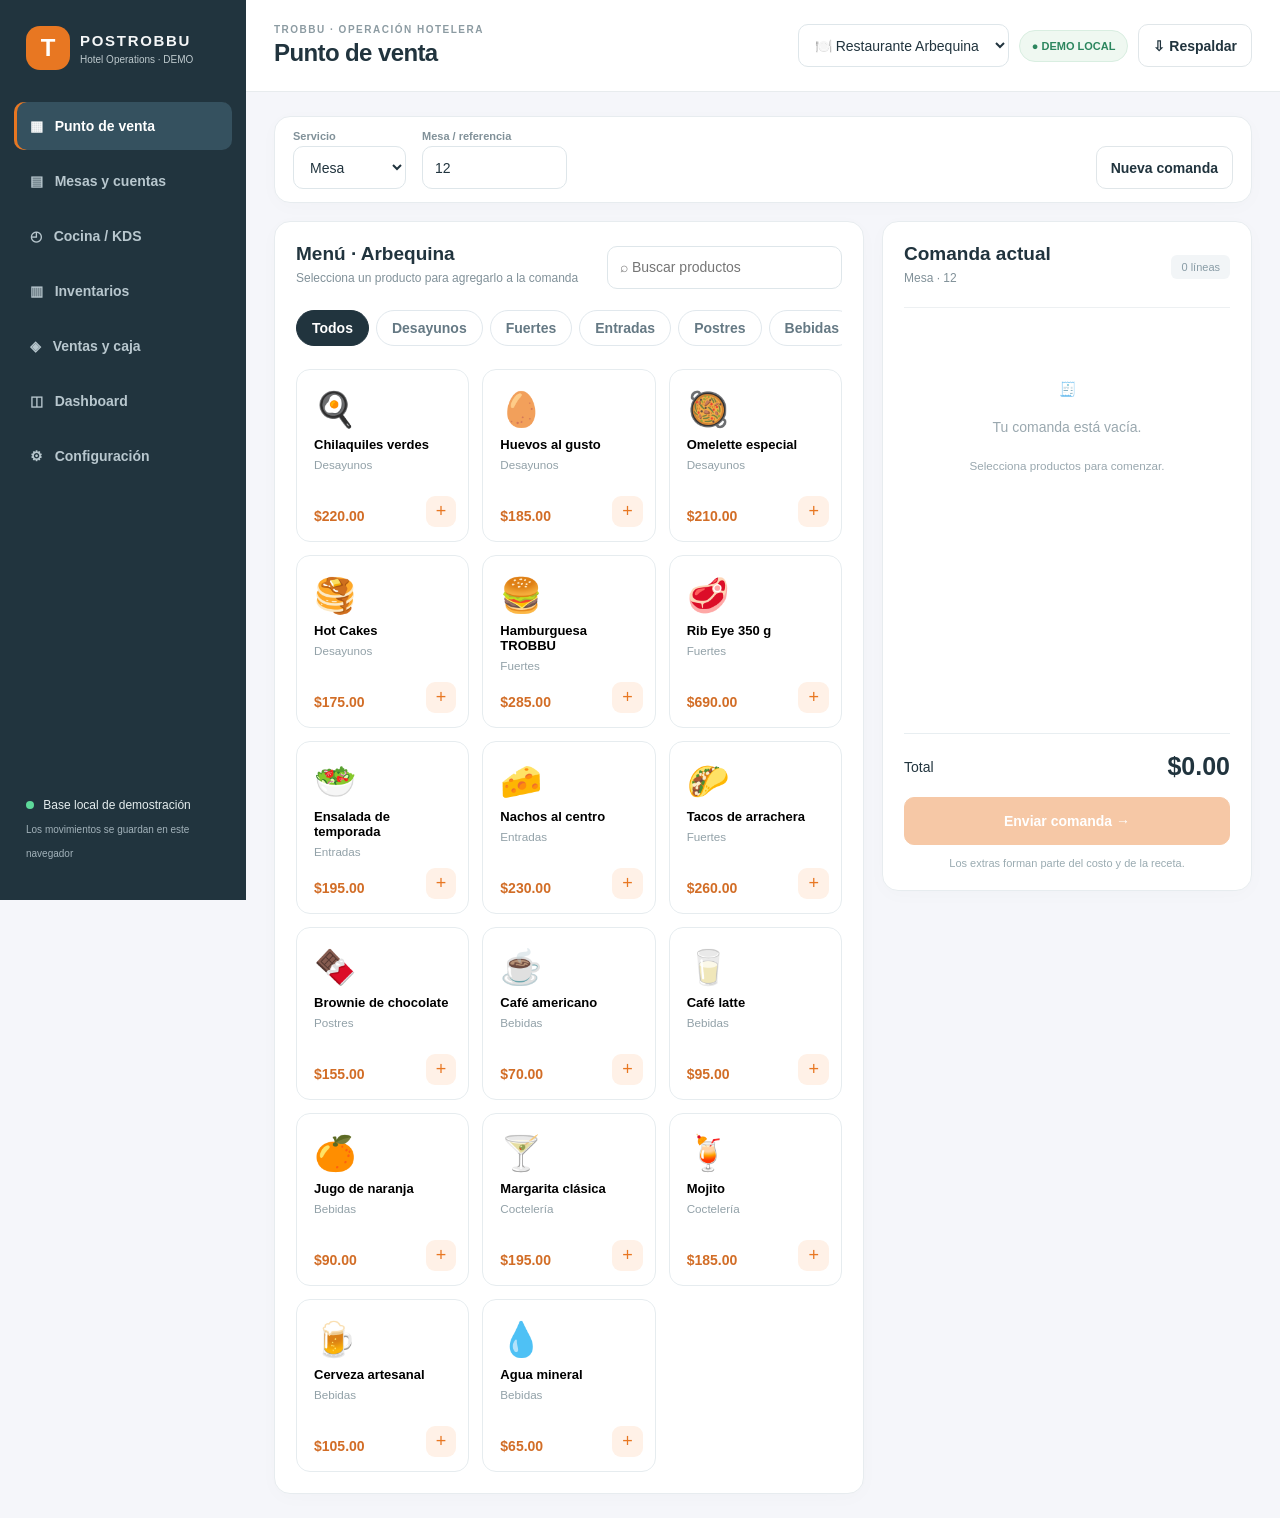
==== index.html @ bcd490bb "Add files via upload" ====
<!doctype html><html lang="es"><head><meta charset="utf-8"><meta name="viewport" content="width=device-width,initial-scale=1,viewport-fit=cover"><meta name="theme-color" content="#21343e"><title>POSTROBBU · POS Hotelero</title><link rel="stylesheet" href="./style.css"></head><body>
<div id="loader" class="loader"><div class="loader-card"><div class="loader-logo">T</div><h2>POSTROBBU</h2><p id="loaderMessage">Preparando punto de venta...</p><div class="spinner"></div></div></div>
<div class="layout" id="app" hidden><aside class="sidebar" id="sidebar"><div class="brand"><span class="brand-icon">T</span><div><strong>POSTROBBU</strong><small>Hotel Operations · DEMO</small></div></div><nav id="nav"><button data-view="pos" class="active">▦ &nbsp; Punto de venta</button><button data-view="tables">▤ &nbsp; Mesas y cuentas</button><button data-view="kds">◴ &nbsp; Cocina / KDS</button><button data-view="inventory">▥ &nbsp; Inventarios</button><button data-view="sales">◈ &nbsp; Ventas y caja</button><button data-view="dashboard">◫ &nbsp; Dashboard</button><button data-view="settings">⚙ &nbsp; Configuración</button></nav><div class="side-bottom"><span class="dot"></span> Base local de demostración<br><small>Los movimientos se guardan en este navegador</small></div></aside><div class="main"><header class="topbar"><button class="mobile-menu" id="menuBtn" aria-label="Menú">☰</button><div class="heading"><div class="eyebrow">TROBBU · OPERACIÓN HOTELERA</div><h1 id="viewTitle">Punto de venta</h1></div><div class="header-actions"><select id="posSelect" aria-label="Punto de venta"></select><span class="pill">● DEMO LOCAL</span><button class="ghost" id="backupBtn" title="Exportar respaldo">⇩ <span class="desktop-only">Respaldar</span></button></div></header><main id="content" class="content"></main></div></div>
<div class="overlay" id="overlay" hidden><div id="modal" class="modal" role="dialog" aria-modal="true"></div></div><div id="toast" class="toast" hidden></div><script src="./seed.js"></script><script src="./app.js"></script><script>window.addEventListener('load',function(){setTimeout(function(){if(document.getElementById('app').hidden){document.getElementById('loaderMessage').textContent='No fue posible iniciar. Revisa la consola y recarga la página.'}},6000)})</script></body></html>
---- style.css ----
:root{font-family:Inter,-apple-system,BlinkMacSystemFont,'Segoe UI',sans-serif;color:#21343e;background:#f5f6fa;font-size:14px}*{box-sizing:border-box}body{margin:0}button,input,select,textarea{font:inherit}button{cursor:pointer}button:disabled{opacity:.4;cursor:not-allowed}[hidden]{display:none!important}.layout{display:flex;min-height:100vh}.sidebar{width:246px;background:#21343e;color:#f4f6f7;display:flex;flex-direction:column;padding:26px 14px 20px;position:sticky;top:0;height:100vh;flex-shrink:0}.brand{display:flex;align-items:center;gap:10px;padding:0 12px 32px}.brand-icon,.loader-logo{display:grid;place-items:center;background:#e87722;color:white;border-radius:14px;width:44px;height:44px;font-weight:850;font-size:24px}.brand strong,.brand small{display:block}.brand strong{letter-spacing:1.7px;font-size:15px}.brand small{color:#bdc9cd;font-size:10px;margin-top:5px}nav{display:grid;gap:7px}nav button{background:transparent;border:0;color:#b8c7ce;text-align:left;padding:14px 16px;border-radius:10px;font-weight:650;min-height:48px}nav button:hover,nav button.active{background:#35515f;color:white}nav button.active{box-shadow:inset 3px 0 #e87722}.side-bottom{margin-top:auto;padding:15px 12px;color:#e5edee;font-size:12px;line-height:2}.side-bottom small{color:#a2b2ba}.dot{display:inline-block;width:8px;height:8px;border-radius:50%;background:#5dd99a;margin-right:6px}.main{flex:1;min-width:0}.topbar{height:92px;background:white;display:flex;align-items:center;justify-content:space-between;padding:18px 28px;border-bottom:1px solid #e8ecee;gap:15px}.heading h1{font-size:24px;margin:4px 0 0;letter-spacing:-.6px}.eyebrow{font-size:10px;color:#8c9ba2;letter-spacing:1.5px;font-weight:800}.header-actions{display:flex;gap:10px;align-items:center}.header-actions select{max-width:235px}.pill{background:#eff8f1;color:#2c865e;border:1px solid #d9eee1;font-size:11px;font-weight:800;padding:9px 12px;border-radius:999px;white-space:nowrap}.ghost,.btn,.mobile-menu{border:1px solid #e0e6e9;background:#fff;border-radius:10px;padding:11px 14px;font-weight:750;color:#21343e;min-height:43px}.ghost:hover,.btn.secondary:hover{background:#edf2f4}.btn.primary{background:#e87722;border-color:#e87722;color:white}.btn.primary:hover{background:#d76a1a}.btn.danger{color:#b82c3a;border-color:#efc8cf}.btn.small{min-height:32px;padding:6px 12px;font-size:12px}.btn.wide{width:100%;padding:15px}.mobile-menu{display:none}.content{padding:24px 28px;max-width:1800px;margin:auto}.panel{background:white;border:1px solid #e7ecef;border-radius:16px;box-shadow:0 4px 20px #21343e05}.pos-toolbar{display:flex;align-items:flex-end;gap:16px;padding:13px 18px;margin-bottom:18px}.inline-select{display:grid;gap:4px}.inline-select label,.field{font-size:11px;font-weight:800;color:#819199}.inline-select input{width:145px}input,select,textarea{border:1px solid #dee6ea;border-radius:10px;padding:11px 12px;min-height:43px;background:white;color:#21343e;max-width:100%}input:focus,select:focus,textarea:focus{outline:2px solid #e8772277;border-color:#e87722}.pos-toolbar .btn{margin-left:auto}.pos-layout{display:grid;grid-template-columns:minmax(0,1fr) 370px;gap:18px;align-items:start}.catalog{padding:21px;min-height:680px}.catalog-heading,.order-title,.section-header{display:flex;justify-content:space-between;align-items:center;gap:15px}.catalog-heading h2,.order-title h2,.section-header h2{font-size:19px;margin:0}.catalog-heading p,.order-title p,.section-header p{margin:6px 0;color:#819199;font-size:12px}.catalog-heading input{width:235px}.chips{display:flex;gap:7px;overflow-x:auto;padding:19px 0 23px}.chip{border:1px solid #e1e8ed;background:#fff;border-radius:50px;padding:9px 15px;white-space:nowrap;color:#657984;font-weight:700}.chip.selected{background:#21343e;color:white;border-color:#21343e}.product-grid{display:grid;grid-template-columns:repeat(auto-fill,minmax(155px,1fr));gap:13px}.product{min-height:173px;position:relative;border:1px solid #e6ecef;background:white;border-radius:14px;text-align:left;padding:17px;display:flex;flex-direction:column;align-items:start;gap:6px;transition:.15s}.product:hover{border-color:#e87722;box-shadow:0 8px 24px #21343e10;transform:translateY(-1px)}.product-icon{font-size:34px;line-height:1.3}.product strong{font-size:13px}.product small{color:#92a1a8}.product b{color:#d26d26;margin-top:auto}.add-circle{position:absolute;bottom:14px;right:12px;background:#fff1e7;color:#e87722;border-radius:9px;padding:5px 10px;font-size:18px}.order-panel{position:sticky;top:16px;display:flex;flex-direction:column;min-height:670px;max-height:calc(100vh - 133px);padding:21px}.order-title{padding-bottom:16px;border-bottom:1px solid #edf0f2}.order-count{white-space:nowrap;color:#899ca6;background:#f2f5f7;border-radius:6px;padding:6px 10px;font-size:11px}.order-lines{flex:1;overflow-y:auto;min-height:180px;padding:5px 0}.order-empty{padding:65px 10px!important}.order-line{padding:17px 0;border-bottom:1px solid #e9eef1}.line-top,.total-row{display:flex;justify-content:space-between;gap:12px}.line-top b{font-size:13px}.order-line small,.ticket-lines small{display:block;color:#8999a2;margin-top:8px;font-size:12px}.line-controls{display:flex;gap:7px;margin-top:10px}.line-controls button{border:1px solid #e4ebef;border-radius:7px;background:#f8fafb;padding:5px 11px;color:#667780}.order-footer{border-top:1px solid #e8eef1;padding-top:18px}.total-row{align-items:center;margin-bottom:16px}.total-row strong{font-size:25px}.order-footer>small{display:block;text-align:center;color:#9aabb1;margin-top:12px;font-size:11px}.empty{padding:35px;text-align:center;color:#9aa8af;line-height:1.7}.section-header{margin-bottom:22px}.table-grid{display:grid;grid-template-columns:repeat(auto-fill,minmax(170px,1fr));gap:12px}.table-card{border:1px solid #e2eaee;border-radius:13px;background:white;text-align:left;padding:18px;min-height:127px;display:grid;gap:9px}.table-card span{font-size:11px;color:#8f9fa6;font-weight:700}.table-card>b{font-size:18px}.table-card small{color:#8b9ba4}.table-card.busy{border-color:#ebaf7d;background:#fff9f4}.section-sub{font-size:18px;margin:30px 0 14px}.record{padding:15px 22px;display:flex;align-items:center;justify-content:space-between;border-bottom:1px solid #edf0f2;gap:16px}.record:last-child{border-bottom:0}.record p{color:#7f8e97;font-size:12px;margin:6px 0}.record small{color:#9aa8ae}.record-actions{display:flex;align-items:center;gap:12px;flex-wrap:wrap;justify-content:flex-end}.status{background:#ecf4f6;color:#54737e;font-weight:800;font-size:11px;padding:6px 10px;border-radius:8px;white-space:nowrap}.status.warning{background:#fff0dc;color:#bb772e}.kds-grid{display:grid;grid-template-columns:repeat(auto-fill,minmax(270px,1fr));gap:15px}.kds-ticket{padding:19px}.ticket-head{display:flex;justify-content:space-between;align-items:center}.kds-ticket>small{color:#8b9ca6;display:block;margin:11px 0}.ticket-lines{border-top:1px solid #ebeff1;border-bottom:1px solid #ebeff1;padding:10px 0;margin:14px 0;min-height:95px}.ticket-lines>div{margin:12px 0}.stats-grid{display:grid;grid-template-columns:repeat(4,minmax(0,1fr));gap:15px;margin-bottom:20px}.stat{background:white;border:1px solid #e7ebee;border-radius:14px;padding:22px;display:grid;gap:13px}.stat span{font-size:12px;color:#7c8d97}.stat strong{font-size:23px;letter-spacing:-.7px}.table-scroll{overflow-x:auto}table{width:100%;border-collapse:collapse;text-align:left}th{font-size:11px;letter-spacing:.4px;color:#8998a0;background:#f9fbfc}th,td{padding:16px;border-bottom:1px solid #edf0f2}td{font-size:13px}.hint{background:#fff7ed;border:1px solid #f6e1c8;color:#99652e;border-radius:12px;padding:15px;margin-top:18px;line-height:1.6}.bar-row{display:flex;align-items:center;gap:15px;padding:15px 20px}.bar-row span{width:170px}.bar-row b{min-width:100px;text-align:right}.bar-track{height:12px;background:#eef2f4;flex:1;border-radius:20px;overflow:hidden}.bar-track>div{background:#e87722;height:100%}.content>.panel:not(.pos-toolbar){padding:16px}.settings{padding:26px!important}.settings p{color:#87969c;line-height:1.7}.settings-grid{display:grid;grid-template-columns:repeat(4,1fr);gap:14px;margin:22px 0}.settings-grid>div{background:#f6f8fa;border-radius:12px;padding:20px;display:grid;gap:10px}.settings-grid small{color:#8b9ca5}.actions{display:flex;gap:12px;flex-wrap:wrap}.overlay{position:fixed;inset:0;background:#0d1b2380;display:grid;place-items:center;padding:18px;z-index:100}.modal{background:#fff;border-radius:18px;width:min(600px,100%);max-height:min(92vh,900px);display:flex;flex-direction:column;box-shadow:0 25px 80px #0003;padding:23px}.modal-top{display:flex;justify-content:space-between;gap:16px;align-items:start;border-bottom:1px solid #e9edf0;padding-bottom:18px}.modal-top h2{margin:6px 0;font-size:22px}.modal-top p{color:#87959c;margin:0}.close{font-size:26px;border:0;background:#f2f5f6;border-radius:9px;width:38px;height:38px}.modal-scroll{overflow-y:auto;flex:1}.modifier-group{padding:18px 0;border-bottom:1px solid #edf0f2}.group-heading{display:flex;justify-content:space-between;gap:10px;margin-bottom:12px}.group-heading span{color:#90a0a7;font-size:11px}.modifier-options{display:grid;grid-template-columns:1fr 1fr;gap:9px}.modifier{border:1px solid #e5ebef;border-radius:10px;display:flex;align-items:center;gap:9px;padding:11px;min-height:45px}.modifier span{flex:1}.modifier b{color:#c97936;font-size:11px}.modifier input{min-height:0;accent-color:#e87722}.note-label{display:grid;margin:16px 0;gap:9px;font-weight:700}.note-label textarea{min-height:80px}.modal-actions{display:flex;justify-content:space-between;align-items:center;padding-top:17px;gap:15px}.modal-actions>span{font-size:23px;font-weight:800}.pay-methods{display:grid;grid-template-columns:1fr 1fr;gap:10px;margin:20px 0}.pay-choice{border:1px solid #e3eaee;padding:13px;border-radius:10px}.pay-choice input{min-height:0;accent-color:#e87722}.field{display:grid;gap:8px;margin:15px 0 20px}.toast{position:fixed;bottom:22px;right:22px;background:#21343e;color:white;padding:15px 22px;border-radius:12px;z-index:150;box-shadow:0 8px 25px #0002}.loader{position:fixed;inset:0;display:grid;place-items:center;background:#f5f6fa;z-index:500}.loader-card{text-align:center;background:white;padding:40px 45px;border-radius:20px;border:1px solid #e7e9eb}.loader-logo{margin:auto;width:58px;height:58px;font-size:33px}.loader-card h2{letter-spacing:3px;margin:18px 0 6px}.loader-card p{color:#82939d}.spinner{width:36px;height:36px;border:4px solid #edf1f3;border-top-color:#e87722;border-radius:50%;animation:spin .8s linear infinite;margin:23px auto}@keyframes spin{to{transform:rotate(360deg)}}@media(max-width:1180px){.pos-layout{grid-template-columns:minmax(0,1fr) 320px}.sidebar{width:205px}.content{padding:18px}.stats-grid{grid-template-columns:repeat(2,1fr)}}@media(max-width:930px){.sidebar{position:fixed;z-index:85;left:-260px;transition:left .2s;width:245px;box-shadow:9px 0 26px #0002}.sidebar.mobile-open{left:0}.mobile-menu{display:block}.topbar{padding:15px;height:auto;min-height:78px}.pos-layout{grid-template-columns:1fr}.order-panel{position:relative;top:auto;min-height:350px;max-height:none}.catalog{min-height:auto}.heading h1{font-size:19px}.eyebrow{font-size:9px}.header-actions select{max-width:180px}}@media(max-width:650px){.topbar{flex-wrap:wrap}.heading{flex:1}.header-actions{width:100%;justify-content:space-between}.header-actions select{flex:1;max-width:none}.desktop-only{display:none}.content{padding:12px}.pos-toolbar{flex-wrap:wrap;gap:10px;padding:12px}.pos-toolbar .btn{margin-left:0}.inline-select{flex:1}.inline-select input{width:100%}.catalog{padding:13px}.catalog-heading{align-items:stretch;flex-direction:column}.catalog-heading input{width:100%}.product-grid{grid-template-columns:repeat(2,minmax(0,1fr));gap:9px}.product{min-height:154px;padding:13px}.product-icon{font-size:28px}.product strong{font-size:12px}.order-panel{padding:15px}.stats-grid{grid-template-columns:1fr 1fr;gap:9px}.stat{padding:13px}.stat strong{font-size:17px}.table-grid{grid-template-columns:1fr 1fr}.modifier-options{grid-template-columns:1fr}.modal{max-height:95vh;padding:16px}.section-header{align-items:start;flex-wrap:wrap}.settings-grid{grid-template-columns:1fr 1fr}.record{padding:13px;flex-wrap:wrap}.pill{padding:8px;font-size:10px}.bar-row{flex-wrap:wrap}.bar-row span{width:110px}.bar-row b{min-width:80px}}@media(max-width:370px){.product-grid,.table-grid{grid-template-columns:1fr 1fr}.product{padding:9px}.settings-grid{grid-template-columns:1fr}}
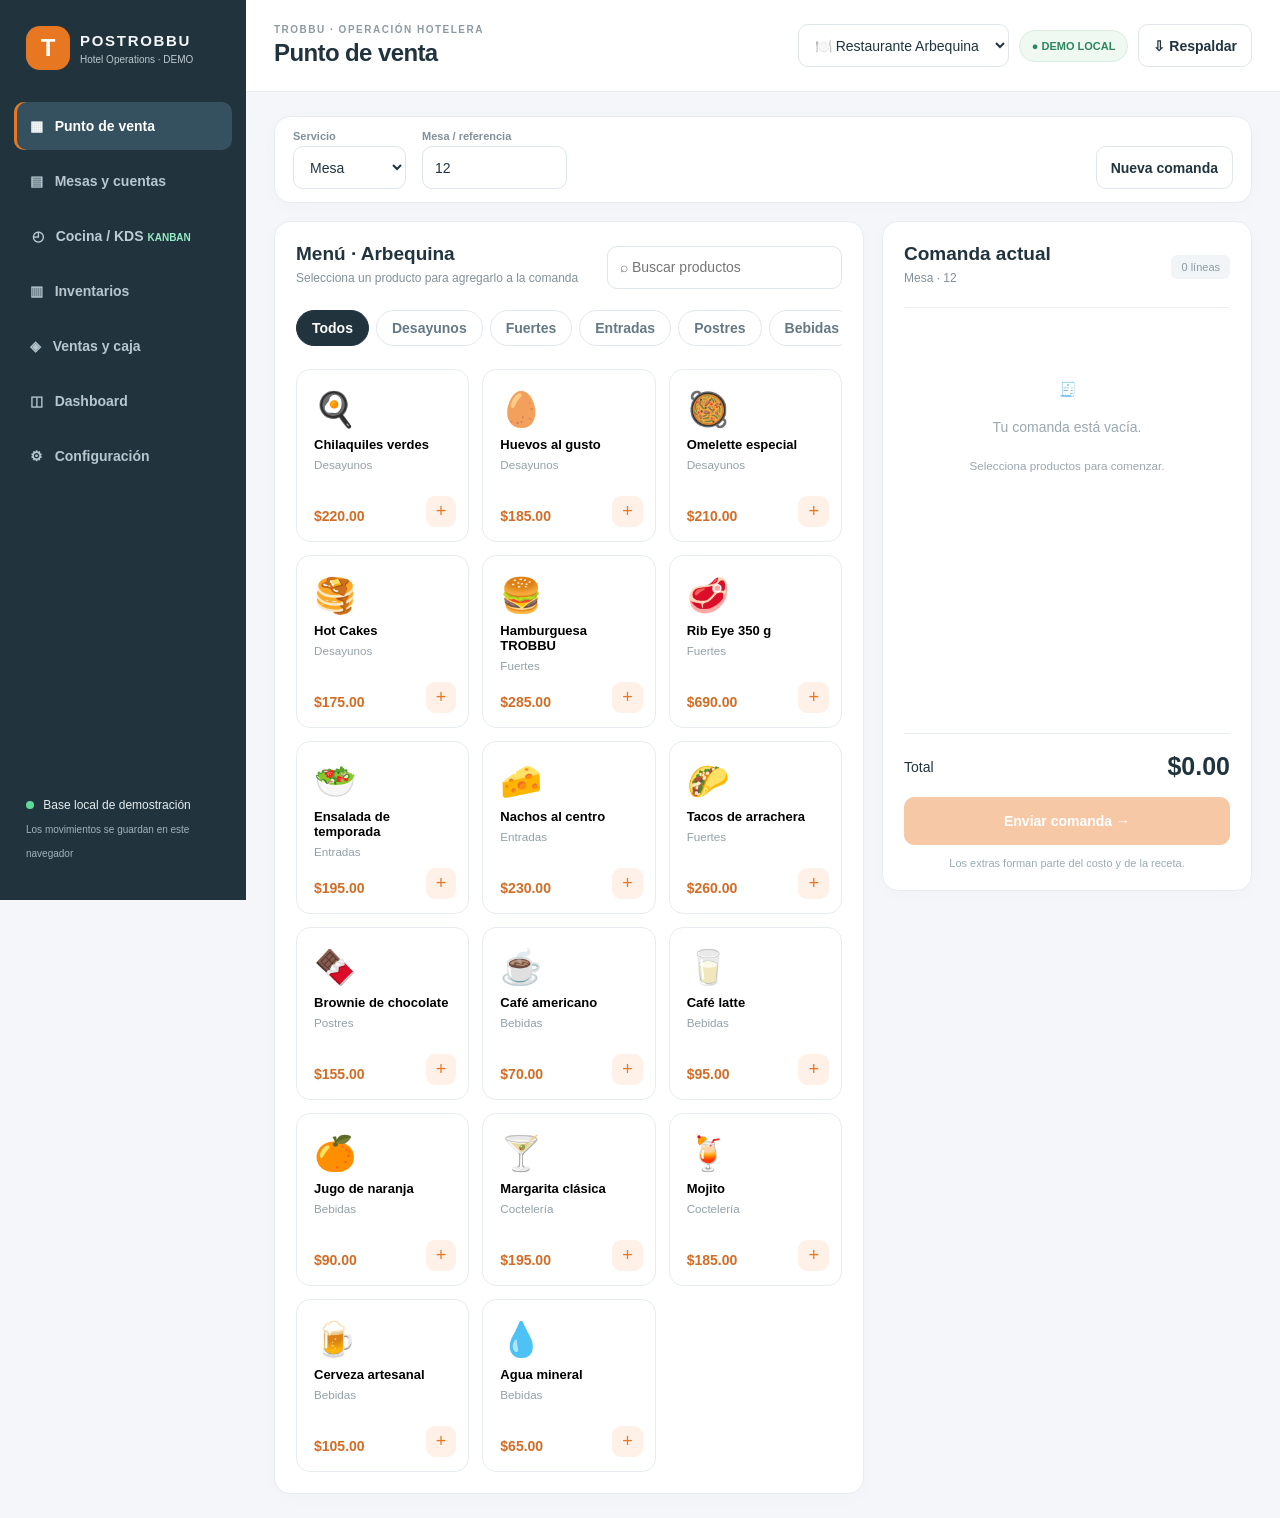
==== commit e926860f: "Add files via upload" ====
--- a/index.html
+++ b/index.html
@@ -1,4 +1,4 @@
-<!doctype html><html lang="es"><head><meta charset="utf-8"><meta name="viewport" content="width=device-width,initial-scale=1,viewport-fit=cover"><meta name="theme-color" content="#21343e"><title>POSTROBBU · POS Hotelero</title><link rel="stylesheet" href="./style.css"></head><body>
+<!doctype html><html lang="es"><head><meta charset="utf-8"><meta name="viewport" content="width=device-width,initial-scale=1,viewport-fit=cover"><meta name="theme-color" content="#21343e"><title>POSTROBBU · POS Hotelero</title><script>if(new URLSearchParams(location.search).get("view")==="kds")location.replace("./kds.html")</script><link rel="stylesheet" href="./style.css?v=kanban-v5-20261015"></head><body>
 <div id="loader" class="loader"><div class="loader-card"><div class="loader-logo">T</div><h2>POSTROBBU</h2><p id="loaderMessage">Preparando punto de venta...</p><div class="spinner"></div></div></div>
-<div class="layout" id="app" hidden><aside class="sidebar" id="sidebar"><div class="brand"><span class="brand-icon">T</span><div><strong>POSTROBBU</strong><small>Hotel Operations · DEMO</small></div></div><nav id="nav"><button data-view="pos" class="active">▦ &nbsp; Punto de venta</button><button data-view="tables">▤ &nbsp; Mesas y cuentas</button><button data-view="kds">◴ &nbsp; Cocina / KDS</button><button data-view="inventory">▥ &nbsp; Inventarios</button><button data-view="sales">◈ &nbsp; Ventas y caja</button><button data-view="dashboard">◫ &nbsp; Dashboard</button><button data-view="settings">⚙ &nbsp; Configuración</button></nav><div class="side-bottom"><span class="dot"></span> Base local de demostración<br><small>Los movimientos se guardan en este navegador</small></div></aside><div class="main"><header class="topbar"><button class="mobile-menu" id="menuBtn" aria-label="Menú">☰</button><div class="heading"><div class="eyebrow">TROBBU · OPERACIÓN HOTELERA</div><h1 id="viewTitle">Punto de venta</h1></div><div class="header-actions"><select id="posSelect" aria-label="Punto de venta"></select><span class="pill">● DEMO LOCAL</span><button class="ghost" id="backupBtn" title="Exportar respaldo">⇩ <span class="desktop-only">Respaldar</span></button></div></header><main id="content" class="content"></main></div></div>
-<div class="overlay" id="overlay" hidden><div id="modal" class="modal" role="dialog" aria-modal="true"></div></div><div id="toast" class="toast" hidden></div><script src="./seed.js"></script><script src="./app.js"></script><script>window.addEventListener('load',function(){setTimeout(function(){if(document.getElementById('app').hidden){document.getElementById('loaderMessage').textContent='No fue posible iniciar. Revisa la consola y recarga la página.'}},6000)})</script></body></html>
+<div class="layout" id="app" hidden><aside class="sidebar" id="sidebar"><div class="brand"><span class="brand-icon">T</span><div><strong>POSTROBBU</strong><small>Hotel Operations · DEMO</small></div></div><nav id="nav"><button data-view="pos" class="active">▦ &nbsp; Punto de venta</button><button data-view="tables">▤ &nbsp; Mesas y cuentas</button><a class="kds-link" href="./kds.html?v=kanban-v5">◴ &nbsp; Cocina / KDS <span style="font-size:10px;color:#93eac3">KANBAN</span></a><button data-view="inventory">▥ &nbsp; Inventarios</button><button data-view="sales">◈ &nbsp; Ventas y caja</button><button data-view="dashboard">◫ &nbsp; Dashboard</button><button data-view="settings">⚙ &nbsp; Configuración</button></nav><div class="side-bottom"><span class="dot"></span> Base local de demostración<br><small>Los movimientos se guardan en este navegador</small></div></aside><div class="main"><header class="topbar"><button class="mobile-menu" id="menuBtn" aria-label="Menú">☰</button><div class="heading"><div class="eyebrow">TROBBU · OPERACIÓN HOTELERA</div><h1 id="viewTitle">Punto de venta</h1></div><div class="header-actions"><select id="posSelect" aria-label="Punto de venta"></select><span class="pill">● DEMO LOCAL</span><button class="ghost" id="backupBtn" title="Exportar respaldo">⇩ <span class="desktop-only">Respaldar</span></button></div></header><main id="content" class="content"></main></div></div>
+<div class="overlay" id="overlay" hidden><div id="modal" class="modal" role="dialog" aria-modal="true"></div></div><div id="toast" class="toast" hidden></div><script src="./seed.js?v=kanban-v5-20261015"></script><script src="./app.js?v=kanban-v5-20261015"></script><script>window.addEventListener('load',function(){setTimeout(function(){if(document.getElementById('app').hidden){document.getElementById('loaderMessage').textContent='No fue posible iniciar. Revisa la consola y recarga la página.'}},6000)})</script></body></html>
--- a/style.css
+++ b/style.css
@@ -1 +1,25 @@
 :root{font-family:Inter,-apple-system,BlinkMacSystemFont,'Segoe UI',sans-serif;color:#21343e;background:#f5f6fa;font-size:14px}*{box-sizing:border-box}body{margin:0}button,input,select,textarea{font:inherit}button{cursor:pointer}button:disabled{opacity:.4;cursor:not-allowed}[hidden]{display:none!important}.layout{display:flex;min-height:100vh}.sidebar{width:246px;background:#21343e;color:#f4f6f7;display:flex;flex-direction:column;padding:26px 14px 20px;position:sticky;top:0;height:100vh;flex-shrink:0}.brand{display:flex;align-items:center;gap:10px;padding:0 12px 32px}.brand-icon,.loader-logo{display:grid;place-items:center;background:#e87722;color:white;border-radius:14px;width:44px;height:44px;font-weight:850;font-size:24px}.brand strong,.brand small{display:block}.brand strong{letter-spacing:1.7px;font-size:15px}.brand small{color:#bdc9cd;font-size:10px;margin-top:5px}nav{display:grid;gap:7px}nav button{background:transparent;border:0;color:#b8c7ce;text-align:left;padding:14px 16px;border-radius:10px;font-weight:650;min-height:48px}nav button:hover,nav button.active{background:#35515f;color:white}nav button.active{box-shadow:inset 3px 0 #e87722}.side-bottom{margin-top:auto;padding:15px 12px;color:#e5edee;font-size:12px;line-height:2}.side-bottom small{color:#a2b2ba}.dot{display:inline-block;width:8px;height:8px;border-radius:50%;background:#5dd99a;margin-right:6px}.main{flex:1;min-width:0}.topbar{height:92px;background:white;display:flex;align-items:center;justify-content:space-between;padding:18px 28px;border-bottom:1px solid #e8ecee;gap:15px}.heading h1{font-size:24px;margin:4px 0 0;letter-spacing:-.6px}.eyebrow{font-size:10px;color:#8c9ba2;letter-spacing:1.5px;font-weight:800}.header-actions{display:flex;gap:10px;align-items:center}.header-actions select{max-width:235px}.pill{background:#eff8f1;color:#2c865e;border:1px solid #d9eee1;font-size:11px;font-weight:800;padding:9px 12px;border-radius:999px;white-space:nowrap}.ghost,.btn,.mobile-menu{border:1px solid #e0e6e9;background:#fff;border-radius:10px;padding:11px 14px;font-weight:750;color:#21343e;min-height:43px}.ghost:hover,.btn.secondary:hover{background:#edf2f4}.btn.primary{background:#e87722;border-color:#e87722;color:white}.btn.primary:hover{background:#d76a1a}.btn.danger{color:#b82c3a;border-color:#efc8cf}.btn.small{min-height:32px;padding:6px 12px;font-size:12px}.btn.wide{width:100%;padding:15px}.mobile-menu{display:none}.content{padding:24px 28px;max-width:1800px;margin:auto}.panel{background:white;border:1px solid #e7ecef;border-radius:16px;box-shadow:0 4px 20px #21343e05}.pos-toolbar{display:flex;align-items:flex-end;gap:16px;padding:13px 18px;margin-bottom:18px}.inline-select{display:grid;gap:4px}.inline-select label,.field{font-size:11px;font-weight:800;color:#819199}.inline-select input{width:145px}input,select,textarea{border:1px solid #dee6ea;border-radius:10px;padding:11px 12px;min-height:43px;background:white;color:#21343e;max-width:100%}input:focus,select:focus,textarea:focus{outline:2px solid #e8772277;border-color:#e87722}.pos-toolbar .btn{margin-left:auto}.pos-layout{display:grid;grid-template-columns:minmax(0,1fr) 370px;gap:18px;align-items:start}.catalog{padding:21px;min-height:680px}.catalog-heading,.order-title,.section-header{display:flex;justify-content:space-between;align-items:center;gap:15px}.catalog-heading h2,.order-title h2,.section-header h2{font-size:19px;margin:0}.catalog-heading p,.order-title p,.section-header p{margin:6px 0;color:#819199;font-size:12px}.catalog-heading input{width:235px}.chips{display:flex;gap:7px;overflow-x:auto;padding:19px 0 23px}.chip{border:1px solid #e1e8ed;background:#fff;border-radius:50px;padding:9px 15px;white-space:nowrap;color:#657984;font-weight:700}.chip.selected{background:#21343e;color:white;border-color:#21343e}.product-grid{display:grid;grid-template-columns:repeat(auto-fill,minmax(155px,1fr));gap:13px}.product{min-height:173px;position:relative;border:1px solid #e6ecef;background:white;border-radius:14px;text-align:left;padding:17px;display:flex;flex-direction:column;align-items:start;gap:6px;transition:.15s}.product:hover{border-color:#e87722;box-shadow:0 8px 24px #21343e10;transform:translateY(-1px)}.product-icon{font-size:34px;line-height:1.3}.product strong{font-size:13px}.product small{color:#92a1a8}.product b{color:#d26d26;margin-top:auto}.add-circle{position:absolute;bottom:14px;right:12px;background:#fff1e7;color:#e87722;border-radius:9px;padding:5px 10px;font-size:18px}.order-panel{position:sticky;top:16px;display:flex;flex-direction:column;min-height:670px;max-height:calc(100vh - 133px);padding:21px}.order-title{padding-bottom:16px;border-bottom:1px solid #edf0f2}.order-count{white-space:nowrap;color:#899ca6;background:#f2f5f7;border-radius:6px;padding:6px 10px;font-size:11px}.order-lines{flex:1;overflow-y:auto;min-height:180px;padding:5px 0}.order-empty{padding:65px 10px!important}.order-line{padding:17px 0;border-bottom:1px solid #e9eef1}.line-top,.total-row{display:flex;justify-content:space-between;gap:12px}.line-top b{font-size:13px}.order-line small,.ticket-lines small{display:block;color:#8999a2;margin-top:8px;font-size:12px}.line-controls{display:flex;gap:7px;margin-top:10px}.line-controls button{border:1px solid #e4ebef;border-radius:7px;background:#f8fafb;padding:5px 11px;color:#667780}.order-footer{border-top:1px solid #e8eef1;padding-top:18px}.total-row{align-items:center;margin-bottom:16px}.total-row strong{font-size:25px}.order-footer>small{display:block;text-align:center;color:#9aabb1;margin-top:12px;font-size:11px}.empty{padding:35px;text-align:center;color:#9aa8af;line-height:1.7}.section-header{margin-bottom:22px}.table-grid{display:grid;grid-template-columns:repeat(auto-fill,minmax(170px,1fr));gap:12px}.table-card{border:1px solid #e2eaee;border-radius:13px;background:white;text-align:left;padding:18px;min-height:127px;display:grid;gap:9px}.table-card span{font-size:11px;color:#8f9fa6;font-weight:700}.table-card>b{font-size:18px}.table-card small{color:#8b9ba4}.table-card.busy{border-color:#ebaf7d;background:#fff9f4}.section-sub{font-size:18px;margin:30px 0 14px}.record{padding:15px 22px;display:flex;align-items:center;justify-content:space-between;border-bottom:1px solid #edf0f2;gap:16px}.record:last-child{border-bottom:0}.record p{color:#7f8e97;font-size:12px;margin:6px 0}.record small{color:#9aa8ae}.record-actions{display:flex;align-items:center;gap:12px;flex-wrap:wrap;justify-content:flex-end}.status{background:#ecf4f6;color:#54737e;font-weight:800;font-size:11px;padding:6px 10px;border-radius:8px;white-space:nowrap}.status.warning{background:#fff0dc;color:#bb772e}.kds-grid{display:grid;grid-template-columns:repeat(auto-fill,minmax(270px,1fr));gap:15px}.kds-ticket{padding:19px}.ticket-head{display:flex;justify-content:space-between;align-items:center}.kds-ticket>small{color:#8b9ca6;display:block;margin:11px 0}.ticket-lines{border-top:1px solid #ebeff1;border-bottom:1px solid #ebeff1;padding:10px 0;margin:14px 0;min-height:95px}.ticket-lines>div{margin:12px 0}.stats-grid{display:grid;grid-template-columns:repeat(4,minmax(0,1fr));gap:15px;margin-bottom:20px}.stat{background:white;border:1px solid #e7ebee;border-radius:14px;padding:22px;display:grid;gap:13px}.stat span{font-size:12px;color:#7c8d97}.stat strong{font-size:23px;letter-spacing:-.7px}.table-scroll{overflow-x:auto}table{width:100%;border-collapse:collapse;text-align:left}th{font-size:11px;letter-spacing:.4px;color:#8998a0;background:#f9fbfc}th,td{padding:16px;border-bottom:1px solid #edf0f2}td{font-size:13px}.hint{background:#fff7ed;border:1px solid #f6e1c8;color:#99652e;border-radius:12px;padding:15px;margin-top:18px;line-height:1.6}.bar-row{display:flex;align-items:center;gap:15px;padding:15px 20px}.bar-row span{width:170px}.bar-row b{min-width:100px;text-align:right}.bar-track{height:12px;background:#eef2f4;flex:1;border-radius:20px;overflow:hidden}.bar-track>div{background:#e87722;height:100%}.content>.panel:not(.pos-toolbar){padding:16px}.settings{padding:26px!important}.settings p{color:#87969c;line-height:1.7}.settings-grid{display:grid;grid-template-columns:repeat(4,1fr);gap:14px;margin:22px 0}.settings-grid>div{background:#f6f8fa;border-radius:12px;padding:20px;display:grid;gap:10px}.settings-grid small{color:#8b9ca5}.actions{display:flex;gap:12px;flex-wrap:wrap}.overlay{position:fixed;inset:0;background:#0d1b2380;display:grid;place-items:center;padding:18px;z-index:100}.modal{background:#fff;border-radius:18px;width:min(600px,100%);max-height:min(92vh,900px);display:flex;flex-direction:column;box-shadow:0 25px 80px #0003;padding:23px}.modal-top{display:flex;justify-content:space-between;gap:16px;align-items:start;border-bottom:1px solid #e9edf0;padding-bottom:18px}.modal-top h2{margin:6px 0;font-size:22px}.modal-top p{color:#87959c;margin:0}.close{font-size:26px;border:0;background:#f2f5f6;border-radius:9px;width:38px;height:38px}.modal-scroll{overflow-y:auto;flex:1}.modifier-group{padding:18px 0;border-bottom:1px solid #edf0f2}.group-heading{display:flex;justify-content:space-between;gap:10px;margin-bottom:12px}.group-heading span{color:#90a0a7;font-size:11px}.modifier-options{display:grid;grid-template-columns:1fr 1fr;gap:9px}.modifier{border:1px solid #e5ebef;border-radius:10px;display:flex;align-items:center;gap:9px;padding:11px;min-height:45px}.modifier span{flex:1}.modifier b{color:#c97936;font-size:11px}.modifier input{min-height:0;accent-color:#e87722}.note-label{display:grid;margin:16px 0;gap:9px;font-weight:700}.note-label textarea{min-height:80px}.modal-actions{display:flex;justify-content:space-between;align-items:center;padding-top:17px;gap:15px}.modal-actions>span{font-size:23px;font-weight:800}.pay-methods{display:grid;grid-template-columns:1fr 1fr;gap:10px;margin:20px 0}.pay-choice{border:1px solid #e3eaee;padding:13px;border-radius:10px}.pay-choice input{min-height:0;accent-color:#e87722}.field{display:grid;gap:8px;margin:15px 0 20px}.toast{position:fixed;bottom:22px;right:22px;background:#21343e;color:white;padding:15px 22px;border-radius:12px;z-index:150;box-shadow:0 8px 25px #0002}.loader{position:fixed;inset:0;display:grid;place-items:center;background:#f5f6fa;z-index:500}.loader-card{text-align:center;background:white;padding:40px 45px;border-radius:20px;border:1px solid #e7e9eb}.loader-logo{margin:auto;width:58px;height:58px;font-size:33px}.loader-card h2{letter-spacing:3px;margin:18px 0 6px}.loader-card p{color:#82939d}.spinner{width:36px;height:36px;border:4px solid #edf1f3;border-top-color:#e87722;border-radius:50%;animation:spin .8s linear infinite;margin:23px auto}@keyframes spin{to{transform:rotate(360deg)}}@media(max-width:1180px){.pos-layout{grid-template-columns:minmax(0,1fr) 320px}.sidebar{width:205px}.content{padding:18px}.stats-grid{grid-template-columns:repeat(2,1fr)}}@media(max-width:930px){.sidebar{position:fixed;z-index:85;left:-260px;transition:left .2s;width:245px;box-shadow:9px 0 26px #0002}.sidebar.mobile-open{left:0}.mobile-menu{display:block}.topbar{padding:15px;height:auto;min-height:78px}.pos-layout{grid-template-columns:1fr}.order-panel{position:relative;top:auto;min-height:350px;max-height:none}.catalog{min-height:auto}.heading h1{font-size:19px}.eyebrow{font-size:9px}.header-actions select{max-width:180px}}@media(max-width:650px){.topbar{flex-wrap:wrap}.heading{flex:1}.header-actions{width:100%;justify-content:space-between}.header-actions select{flex:1;max-width:none}.desktop-only{display:none}.content{padding:12px}.pos-toolbar{flex-wrap:wrap;gap:10px;padding:12px}.pos-toolbar .btn{margin-left:0}.inline-select{flex:1}.inline-select input{width:100%}.catalog{padding:13px}.catalog-heading{align-items:stretch;flex-direction:column}.catalog-heading input{width:100%}.product-grid{grid-template-columns:repeat(2,minmax(0,1fr));gap:9px}.product{min-height:154px;padding:13px}.product-icon{font-size:28px}.product strong{font-size:12px}.order-panel{padding:15px}.stats-grid{grid-template-columns:1fr 1fr;gap:9px}.stat{padding:13px}.stat strong{font-size:17px}.table-grid{grid-template-columns:1fr 1fr}.modifier-options{grid-template-columns:1fr}.modal{max-height:95vh;padding:16px}.section-header{align-items:start;flex-wrap:wrap}.settings-grid{grid-template-columns:1fr 1fr}.record{padding:13px;flex-wrap:wrap}.pill{padding:8px;font-size:10px}.bar-row{flex-wrap:wrap}.bar-row span{width:110px}.bar-row b{min-width:80px}}@media(max-width:370px){.product-grid,.table-grid{grid-template-columns:1fr 1fr}.product{padding:9px}.settings-grid{grid-template-columns:1fr}}
+
+/* Touch-first quantity control */
+.line-controls{display:flex;align-items:center;justify-content:space-between;gap:12px;margin-top:14px;flex-wrap:wrap}.qty-stepper{display:inline-flex;align-items:center;border:1px solid #d9e2e6;border-radius:15px;background:#f5f8f9;padding:4px;gap:3px;min-height:60px}.line-controls .qty-btn{display:grid;place-items:center;border:none;border-radius:11px;background:white;color:#21343e;font-size:28px;font-weight:700;width:52px;min-width:52px;height:52px;min-height:52px;padding:0;touch-action:manipulation;user-select:none;-webkit-tap-highlight-color:transparent;box-shadow:0 1px 4px #24343e12}.line-controls .qty-btn:active{background:#e87722;color:white;transform:scale(.96)}.qty-value{display:grid;place-items:center;min-width:43px;font-weight:800;font-size:20px;font-variant-numeric:tabular-nums}.line-controls .remove-line{min-height:48px;padding:10px 14px;border:1px solid #f0dcdb;border-radius:11px;color:#9c4541;background:#fff8f8;font-weight:650;touch-action:manipulation}.line-controls button:focus-visible,.kds-move:focus-visible{outline:3px solid #e87722;outline-offset:2px}
+/* Kitchen kanban: four stage process timeline */
+.kds-wrap{min-width:0}.kds-header{display:flex;align-items:center;justify-content:space-between}.kds-summary{display:grid;grid-template-columns:repeat(4,minmax(0,1fr));gap:12px;margin-bottom:18px}.kds-summary-cell{padding:14px 16px;background:white;border:1px solid #e5ebee;border-radius:13px;display:flex;align-items:center;justify-content:space-between;gap:12px}.kds-summary-cell span{font-size:12px;color:#60727b;font-weight:650}.kds-summary-cell strong{font-size:23px}.kds-board{display:grid;grid-template-columns:repeat(4,minmax(230px,1fr));gap:14px;align-items:start;overflow-x:auto;padding:2px 2px 16px}.kds-column{border:1px solid #e2e8eb;background:#f0f4f6;border-radius:16px;min-width:230px;overflow:hidden}.kds-column-head{display:flex;justify-content:space-between;align-items:center;padding:16px 13px;border-bottom:1px solid #e2e8eb}.kds-column-head>div{display:flex;gap:9px;align-items:center;font-size:13px}.stage-indicator{width:11px;height:11px;background:#698394;border-radius:50%;display:inline-block}.stage-1 .stage-indicator{background:#d98c31}.stage-2 .stage-indicator{background:#318c70}.stage-3 .stage-indicator{background:#406386}.kds-count{background:white;border-radius:9px;padding:5px 10px;font-weight:800}.kds-column-body{padding:10px;display:grid;gap:11px;min-height:145px}.kds-ticket{background:white;border-radius:13px;padding:14px;border:1px solid #e2e8eb;box-shadow:0 2px 8px #20343f09;min-width:0}.kds-ticket-top{display:flex;align-items:center;justify-content:space-between;gap:6px;margin-bottom:7px}.kds-ticket-top>b{font-size:19px;color:#21343e}.elapsed{font-size:12px;color:#a66626;background:#fff0de;border-radius:8px;padding:6px 8px;font-weight:750}.kds-reference{font-size:14px;display:block}.kds-origin{font-size:11px;color:#8a9ba5;margin-top:5px}.kds-progress{display:flex;gap:3px;margin-top:15px}.kds-progress span{flex:1;height:6px;border-radius:6px;background:#e5ebef}.kds-progress span.done{background:#648a7d}.kds-progress span.current{background:#e87722}.kds-ticket .ticket-lines{margin:11px 0;padding:5px 0;min-height:auto}.kds-ticket .ticket-lines>div{margin:10px 0;line-height:1.4}.kds-note{background:#fff3e4;border-radius:6px;padding:6px}.kds-timeline{display:grid;grid-template-columns:repeat(4,1fr);gap:2px;margin:12px 0}.kds-milestone{text-align:center;color:#a9b5bb;font-size:10px;min-width:0}.kds-milestone span{display:grid;place-items:center;width:25px;height:25px;border:1px solid #d7e0e4;border-radius:50%;margin:0 auto 5px;font-size:12px}.kds-milestone small{font-size:9px;display:block;line-height:1.25;overflow-wrap:anywhere}.kds-milestone.completed{color:#426e61}.kds-milestone.completed span{background:#e2f1e9;border-color:#a1c9b7}.kds-milestone.current span{background:#e87722;border-color:#e87722;color:white}.kds-move{width:100%;min-height:56px;border:0;border-radius:11px;background:#21343e;color:#fff;font-size:13px;font-weight:800;padding:12px;touch-action:manipulation;cursor:pointer}.kds-move:active{background:#e87722}.kds-done-label{display:block;text-align:center;padding:16px;border-radius:9px;background:#e4f4eb;color:#286749;font-size:12px;font-weight:800}.kds-empty{text-align:center;padding:28px 8px;color:#9cabb2;font-size:12px}.kds-footnote{font-size:11px;color:#8698a2;margin-top:3px}
+@media(max-width:1250px){.kds-board{grid-template-columns:repeat(4,minmax(245px,1fr))}}@media(max-width:700px){.kds-summary{grid-template-columns:repeat(2,1fr);gap:8px}.kds-summary-cell{padding:12px}.kds-board{grid-template-columns:repeat(4,minmax(270px,1fr));scroll-snap-type:x proximity;overscroll-behavior-x:contain}.kds-column{scroll-snap-align:start}.line-controls .qty-btn{width:60px;height:60px;min-width:60px;min-height:60px}.qty-stepper{min-height:68px}.qty-value{min-width:44px}.line-controls .remove-line{min-height:52px}}@media(hover:none){button{touch-action:manipulation}}
+
+/* KDS Jira-style drag-and-drop */
+.kds-column{display:flex;flex-direction:column;min-height:420px;transition:background .15s,border-color .15s}.kds-column-body{flex:1;align-content:start}.kds-column.drop-target{background:#e2f3e9;border:2px dashed #2e896a}.kds-column.drop-target .kds-column-body{background:#effaf3}.kds-ticket{cursor:grab;position:relative}.kds-ticket.dragging{opacity:.4}.kds-ticket.touch-dragging{z-index:120;box-shadow:0 18px 44px #21343e55;opacity:.9;cursor:grabbing;transition:none}.kds-drag-handle{border-radius:8px;background:#f2f5f7;color:#617582;min-height:44px;display:flex;gap:9px;align-items:center;justify-content:center;margin-bottom:12px;cursor:grab;font-weight:700;font-size:12px;touch-action:none;user-select:none;-webkit-user-select:none}.kds-status-label{display:block;font-size:12px;color:#617582;margin:8px 0 6px;font-weight:700}.kds-status-select{width:100%;min-height:50px;border:1px solid #cedbe0;border-radius:10px;font:inherit;font-weight:700;padding:10px;background:white;margin-bottom:10px;touch-action:manipulation}.kds-ticket:focus-visible{outline:3px solid #e87722;outline-offset:3px}.kds-board{min-height:480px}.kds-column-head{position:sticky;top:0;background:#f0f4f6;z-index:2}@media(max-width:700px){.kds-drag-handle{min-height:56px;font-size:14px}.kds-status-select{min-height:58px}.kds-column{min-height:500px}}
+
+/* Board de cocina inspirado en el modelo de columnas Jira */
+.kds-wrap{width:100%;max-width:none}.kds-header{margin-bottom:22px}.kds-board{display:grid;grid-template-columns:repeat(4,minmax(235px,1fr));gap:14px;align-items:stretch;min-height:calc(100vh - 270px);overflow-x:auto;padding-bottom:16px}.kds-column{background:#f0f2f5;border:0;border-radius:12px;min-height:calc(100vh - 280px);box-shadow:none;overflow:visible}.kds-column-head{padding:15px;border:0;background:transparent;position:sticky;top:0;z-index:1}.kds-column-head strong{font-size:13px;color:#243743}.kds-count{color:#627482;background:transparent;padding:0 5px}.kds-column-body{padding:0 9px 16px;display:flex;flex-direction:column;gap:9px;align-items:stretch}.kds-ticket{padding:13px;border-radius:9px;background:#fff;border:1px solid #e2e6eb;box-shadow:0 1px 2px #1d293511;cursor:grab}.kds-ticket:hover{box-shadow:0 5px 14px #1d29351c}.kds-ticket-top b{font-size:15px}.kds-origin{margin-top:5px}.kds-ticket .ticket-lines{margin:10px 0 8px;border-top:1px solid #eef1f3;padding-top:6px}.kds-ticket .ticket-lines>div{margin:7px 0}.kds-drag-handle{min-height:36px;margin:10px 0;background:#f7f9fa;font-size:11px;touch-action:none}.kds-ticket-bottom{display:flex;align-items:center;gap:7px}.kds-status-select{min-width:0;flex:1;min-height:45px;margin:0;font-size:12px;padding:6px 8px}.kds-move{width:48px;min-width:48px;min-height:46px;border-radius:9px;font-size:22px;padding:0}.kds-done-label{min-width:48px;padding:13px 7px}.kds-empty{padding:30px 8px;border:1px dashed #d6dee3;border-radius:9px}.kds-column.drop-target{outline:2px dashed #248060;outline-offset:-2px;background:#e5f3eb}.kds-column.stage-0 .kds-column-head strong{color:#576f7e}.kds-column.stage-1 .kds-column-head strong{color:#a26828}.kds-column.stage-2 .kds-column-head strong{color:#237657}.kds-column.stage-3 .kds-column-head strong{color:#416587}@media(max-width:1100px){.kds-board{grid-template-columns:repeat(4,minmax(260px,1fr))}}@media(max-width:700px){.kds-board{grid-template-columns:repeat(4,minmax(285px,1fr));scroll-snap-type:x proximity}.kds-column{scroll-snap-align:start}.kds-drag-handle{min-height:55px;font-size:13px}.kds-move{min-height:56px;min-width:56px}.kds-status-select{min-height:56px}}
+
+/* Board v3: ensure stable four-column layout and explicit visible status */
+.kds-version{font-size:11px;color:#39785f;background:#e3f3e9;padding:5px 9px;border-radius:7px;vertical-align:middle;white-space:nowrap}
+.kds-wrap .kds-board{display:grid !important;grid-template-columns:repeat(4,minmax(245px,1fr)) !important;gap:12px;overflow-x:auto;width:100%;align-items:stretch}
+.kds-wrap .kds-column{display:flex !important;flex-direction:column;min-width:245px;min-height:570px;background:#f0f2f5;border-radius:12px}
+.kds-wrap .kds-column-body{display:flex !important;flex-direction:column;flex:1;gap:10px;padding:8px}
+.kds-wrap .kds-ticket{display:block;width:100%;min-width:0;box-sizing:border-box}
+.kds-column.stage-0{border-top:5px solid #728699}.kds-column.stage-1{border-top:5px solid #e18c35}.kds-column.stage-2{border-top:5px solid #32946e}.kds-column.stage-3{border-top:5px solid #486f96}
+@media(max-width:1150px){.kds-wrap .kds-board{grid-template-columns:repeat(4,minmax(265px,1fr)) !important}}
+
+/* Navegación directa sin colisiones con app.js */
+#nav .kds-link{display:block;width:100%;text-decoration:none;color:#bdcbd3;padding:16px 18px;font-weight:650;border-radius:10px;box-sizing:border-box}#nav .kds-link:hover{background:#365061;color:#fff}
